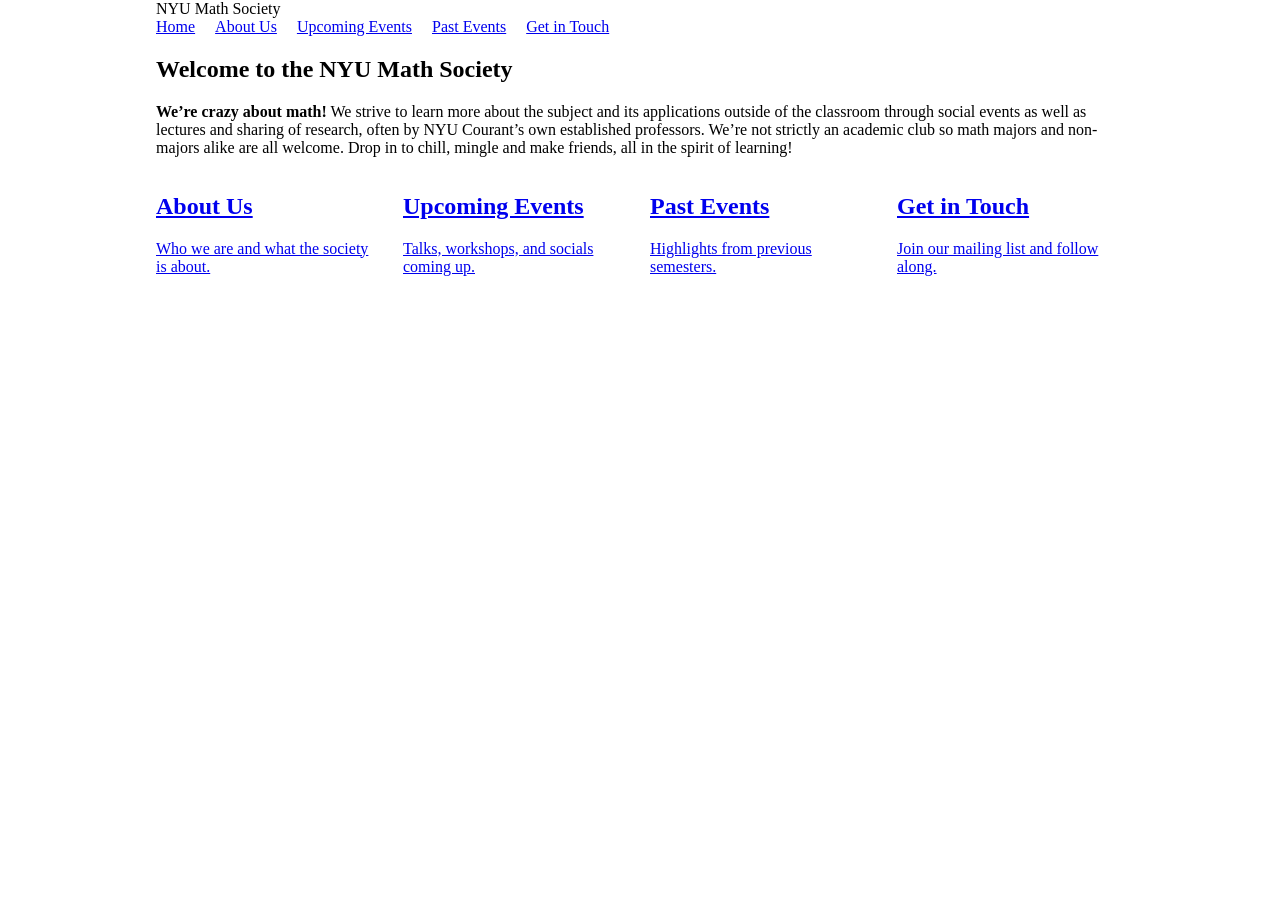
==== public/index.html @ cd93b5f5 "plain version of the website" ====
<!DOCTYPE html>
<html lang="en">
    <head>
        <meta charset="UTF-8">
        <title>NYU Math Society</title>
        <link rel="stylesheet" href="styles/styles.css">
        <meta name="viewport" content="width=device-width, initial-scale=1">
    </head>

    <body>

        <header>
            NYU Math Society
        </header>

        <nav>
            <details class="nav-toggle">
                <summary>Menu</summary>
                <ul class="navigation-bar">
                    <li>
                        <a href="index.html">Home</a>
                    </li>
                    <li>
                        <a href="pages/about.html">About Us</a>
                    </li>
                    <li>
                        <a href="pages/upcoming_events.html">Upcoming Events</a>
                    </li>
                    <li>
                        <a href="pages/past_events.html">Past Events</a>
                    </li>
                    <li>
                        <a href="pages/contacts.html">Get in Touch</a>
                    </li>
                </ul>
            </details>
        </nav>
        <script src="scripts/nav.js"></script>

        <main>
            <!-- Hero: full-width intro, the most important thing on the page -->
            <section class="hero">
                <h1>Welcome to the NYU Math Society</h1>
                <p><strong>We’re crazy about math!</strong> We strive to learn more about the subject and its applications outside of the classroom through social events as well as lectures and sharing of research, often by NYU Courant’s own established professors. We’re not strictly an academic club so math majors and non-majors alike are all welcome. Drop in to chill, mingle and make friends, all in the spirit of learning!</p>
            </section>

            <!-- Card grid: each card teases a section and links to its page -->
            <section class="card-grid">
                <a class="card" href="pages/about.html">
                    <h2>About Us</h2>
                    <p>Who we are and what the society is about.</p>
                </a>
                <a class="card" href="pages/upcoming_events.html">
                    <h2>Upcoming Events</h2>
                    <p>Talks, workshops, and socials coming up.</p>
                </a>
                <a class="card" href="pages/past_events.html">
                    <h2>Past Events</h2>
                    <p>Highlights from previous semesters.</p>
                </a>
                <a class="card" href="pages/contacts.html">
                    <h2>Get in Touch</h2>
                    <p>Join our mailing list and follow along.</p>
                </a>
            </section>
        </main>

    </body>
</html>
---- public/styles/styles.css ----
/* Layout only — no cosmetic styling.
   Written mobile-first: the rules below describe the phone layout, and the one
   @media block at the bottom widens things out from 700px up. */

* {
    box-sizing: border-box;
}

/* Stop iOS inflating text in portrait->landscape */
html {
    -webkit-text-size-adjust: 100%;
}

body {
    margin: 0;
}

/* Centered content column. header and nav sit outside <main>, so they need the
   same treatment to line up with it — and the padding is what keeps text off
   the screen edge on a phone. */
header,
nav,
main {
    max-width: 1000px;
    margin-inline: auto;
    padding-inline: 1rem;
}

/* Nothing should ever be able to push the page wider than the screen */
img {
    max-width: 100%;
}

/* ---------- Navigation ---------- */
/* A <details> disclosure: collapsed behind a ☰ button on phones, opened out
   into a plain row on desktop (see the media query). scripts/nav.js keeps the
   open state in sync with the same 700px breakpoint. */
.nav-toggle > summary {
    display: block;
    min-height: 44px;      /* comfortable tap target */
    padding: 12px 0;
    cursor: pointer;
    list-style: none;      /* hide the default disclosure triangle */
}

.nav-toggle > summary::-webkit-details-marker {
    display: none;
}

.nav-toggle > summary::before {
    content: "\2630\00a0";
}

/* Stacked full-width rows while the menu is open on a phone */
.navigation-bar {
    list-style-type: none;
    margin: 0;
    padding: 0;
    display: flex;
    flex-direction: column;
}

.navigation-bar a {
    display: block;
    min-height: 44px;
    padding: 12px 0;
}

/* ---------- Card grid ---------- */
/* As many columns as fit, auto-stacks to one column on phones. The min() keeps
   a 220px column from overflowing a container narrower than 220px. */
.card-grid {
    display: grid;
    grid-template-columns: repeat(auto-fit, minmax(min(220px, 100%), 1fr));
    gap: 20px;
}

/* Team avatars: fixed square size, cropped to fit without distortion */
.card img {
    width: 120px;
    height: 120px;
    max-width: 100%;
    object-fit: cover;
}

/* ---------- Calendar embed ---------- */
/* Google's month grid has its own ~600px internal minimum and just clips below
   that, so phones get the agenda view (a scrollable list) instead. Only one of
   the two iframes is ever visible. */
.calendar {
    display: block;
    width: 100%;
    max-width: 800px;
}

.calendar-agenda {
    min-height: 60vh;
}

.calendar-month {
    display: none;
}

/* ---------- Blog-style posts (past events) ---------- */
.post {
    margin-bottom: 60px;
}

/* <time> is inline by default; give the date its own line above the photos */
.post-date {
    display: block;
    margin-bottom: 12px;
}

/* Carousel: shows one image at a time; swipe or use the arrow buttons */
.carousel {
    position: relative;
}

.carousel-track {
    display: flex;
    overflow-x: auto;
    scroll-snap-type: x mandatory;   /* lock scrolling to one image at a time */
    scroll-behavior: smooth;
}

.carousel-track img {
    flex: 0 0 100%;                  /* each image fills the carousel width */
    scroll-snap-align: start;
    width: 100%;
    aspect-ratio: 16 / 9;            /* consistent, responsive height */
    object-fit: cover;
}

/* Prev/next arrows overlaid on the sides. They sit on top of an arbitrary
   photo, so they need a background of their own to stay legible. */
.carousel-btn {
    position: absolute;
    top: 50%;
    transform: translateY(-50%);
    z-index: 1;
    min-width: 44px;
    min-height: 44px;
    padding: 0;
    display: grid;
    place-items: center;
    font-size: 1.5rem;
    line-height: 1;
    border: 0;
    border-radius: 50%;
    background: rgba(255, 255, 255, 0.85);
    cursor: pointer;
}

.carousel-btn.prev { left: 8px; }
.carousel-btn.next { right: 8px; }

/* ---------- Connect: social + mailing list links ---------- */
/* Row of links that wraps on narrow screens */
.social-links {
    list-style: none;
    margin: 0;
    padding: 0;
    display: flex;
    flex-wrap: wrap;
    gap: 20px;
}

/* ---------- Desktop ---------- */
@media (min-width: 700px) {
    /* Drop the hamburger and lay the links back out as a horizontal row */
    .nav-toggle > summary {
        display: none;
    }

    .navigation-bar {
        flex-direction: row;
        flex-wrap: wrap;
        gap: 20px;
    }

    .navigation-bar a {
        min-height: 0;
        padding: 0;
    }

    /* Enough room for the month grid, so swap the agenda list out for it */
    .calendar-agenda {
        display: none;
    }

    .calendar-month {
        display: block;
        aspect-ratio: 4 / 3;
        height: auto;
    }
}
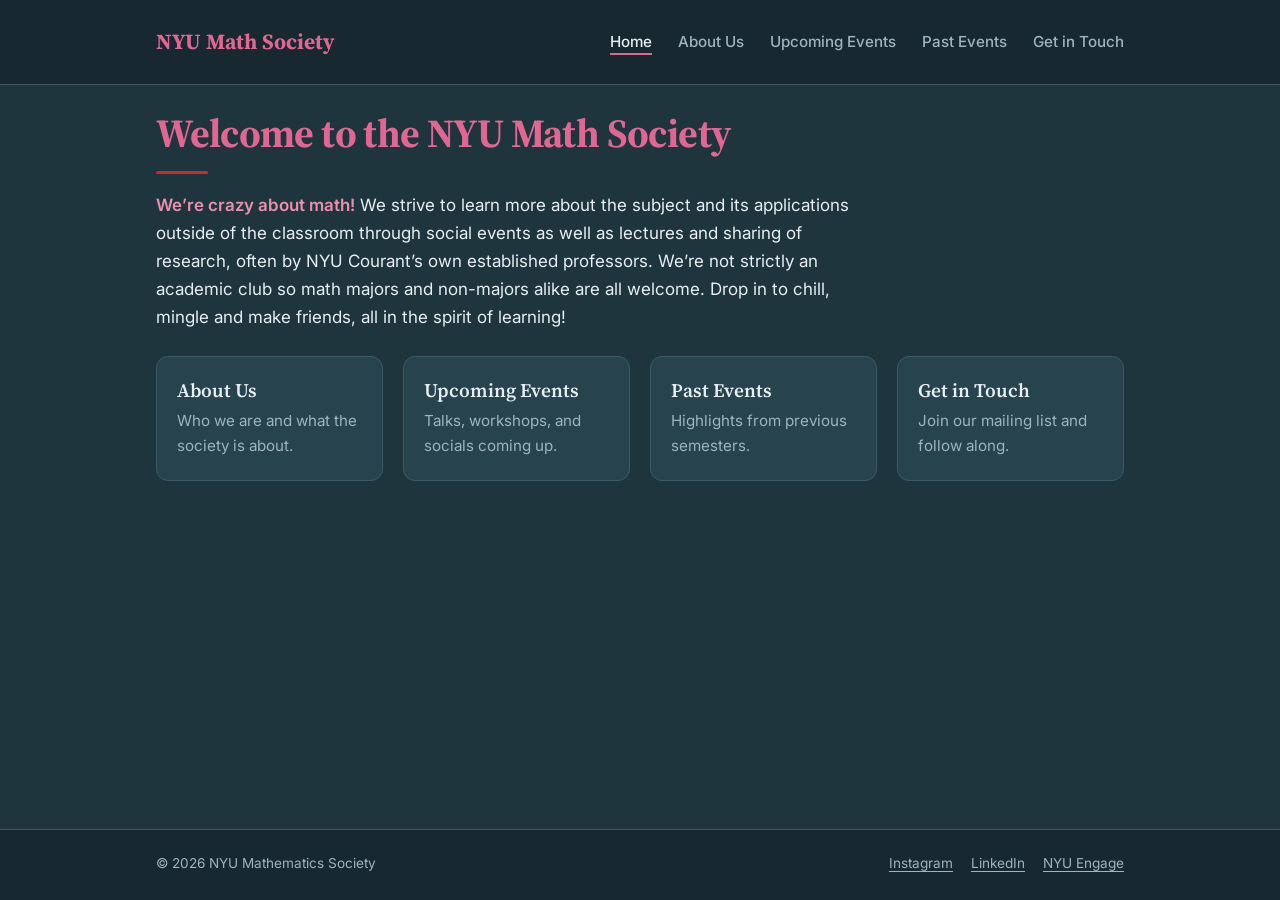
==== commit 78e7ef1e: "mobile integration" ====
--- a/public/index.html
+++ b/public/index.html
@@ -3,38 +3,43 @@
     <head>
         <meta charset="UTF-8">
         <title>NYU Math Society</title>
+        <link rel="preconnect" href="https://fonts.googleapis.com">
+        <link rel="preconnect" href="https://fonts.gstatic.com" crossorigin>
+        <link rel="stylesheet" href="https://fonts.googleapis.com/css2?family=Inter:wght@400;500;600&family=Source+Serif+4:opsz,wght@8..60,600;8..60,700&display=swap">
+        <link rel="icon" href="data:image/svg+xml,%3Csvg xmlns='http://www.w3.org/2000/svg' viewBox='0 0 64 64'%3E%3Crect width='64' height='64' rx='14' fill='%231e353d'/%3E%3Ctext x='32' y='46' font-family='Georgia,serif' font-size='40' text-anchor='middle' fill='%23e16792'%3E%E2%88%91%3C/text%3E%3C/svg%3E">
         <link rel="stylesheet" href="styles/styles.css">
         <meta name="viewport" content="width=device-width, initial-scale=1">
     </head>
 
     <body>
 
-        <header>
-            NYU Math Society
+        <header class="site-header">
+            <div class="site-header-inner">
+                <a class="brand" href="index.html">NYU Math Society</a>
+                <nav>
+                    <details class="nav-toggle">
+                        <summary>Menu</summary>
+                        <ul class="navigation-bar">
+                            <li>
+                                <a href="index.html" aria-current="page">Home</a>
+                            </li>
+                            <li>
+                                <a href="pages/about.html">About Us</a>
+                            </li>
+                            <li>
+                                <a href="pages/upcoming_events.html">Upcoming Events</a>
+                            </li>
+                            <li>
+                                <a href="pages/past_events.html">Past Events</a>
+                            </li>
+                            <li>
+                                <a href="pages/contacts.html">Get in Touch</a>
+                            </li>
+                        </ul>
+                    </details>
+                </nav>
+            </div>
         </header>
-
-        <nav>
-            <details class="nav-toggle">
-                <summary>Menu</summary>
-                <ul class="navigation-bar">
-                    <li>
-                        <a href="index.html">Home</a>
-                    </li>
-                    <li>
-                        <a href="pages/about.html">About Us</a>
-                    </li>
-                    <li>
-                        <a href="pages/upcoming_events.html">Upcoming Events</a>
-                    </li>
-                    <li>
-                        <a href="pages/past_events.html">Past Events</a>
-                    </li>
-                    <li>
-                        <a href="pages/contacts.html">Get in Touch</a>
-                    </li>
-                </ul>
-            </details>
-        </nav>
         <script src="scripts/nav.js"></script>
 
         <main>
@@ -65,5 +70,16 @@
             </section>
         </main>
 
+        <footer class="site-footer">
+            <div class="footer-inner">
+                <p class="footer-copy">&copy; 2026 NYU Mathematics Society</p>
+                <ul class="footer-links">
+                    <li><a href="https://www.instagram.com/nyumath/?utm_source=ig_web_button_share_sheet" target="_blank" rel="noopener">Instagram</a></li>
+                    <li><a href="https://www.linkedin.com/company/nyu-math-society/posts/?feedView=all" target="_blank" rel="noopener">LinkedIn</a></li>
+                    <li><a href="https://engage.nyu.edu/organization/nyu-mathematics-society">NYU Engage</a></li>
+                </ul>
+            </div>
+        </footer>
+
     </body>
 </html>
--- a/public/styles/styles.css
+++ b/public/styles/styles.css
@@ -1,6 +1,31 @@
-/* Layout only — no cosmetic styling.
-   Written mobile-first: the rules below describe the phone layout, and the one
-   @media block at the bottom widens things out from 700px up. */
+/* Written mobile-first: the rules below describe the phone layout, and the one
+   @media block at the bottom widens things out from 700px up.
+
+   Contrast discipline on the dark background: --accent (pink) only colors
+   large text (24px+) on --bg / --bg-band; body-size pink text always uses the
+   lighter --accent-soft; --crimson never appears as text on the background,
+   only as a thin decorative rule. */
+
+:root {
+    /* color */
+    --bg:            #1e353d;   /* page background */
+    --bg-band:       #172830;   /* darker full-bleed header + footer bands */
+    --surface:       #27434d;   /* cards, pill buttons */
+    --surface-2:     #2e4d59;   /* hover elevation */
+    --border:        #3c5a66;   /* hairlines */
+    --text:          #e8eef2;
+    --muted:         #9fb4bc;
+    --accent:        #e16792;
+    --accent-soft:   #ec8fad;
+    --crimson:       #c92a2a;
+
+    /* type */
+    --font-display: "Source Serif 4", Georgia, "Times New Roman", serif;
+    --font-body: "Inter", system-ui, -apple-system, "Segoe UI", Roboto, Arial, sans-serif;
+
+    /* shape */
+    --radius: 12px;
+}
 
 * {
     box-sizing: border-box;
@@ -11,27 +36,130 @@
     -webkit-text-size-adjust: 100%;
 }
 
+/* Flex column so the footer sits at the viewport bottom even on short pages */
 body {
     margin: 0;
-}
-
-/* Centered content column. header and nav sit outside <main>, so they need the
-   same treatment to line up with it — and the padding is what keeps text off
-   the screen edge on a phone. */
-header,
-nav,
-main {
+    min-height: 100vh;
+    min-height: 100dvh;
+    display: flex;
+    flex-direction: column;
+    background: var(--bg);
+    color: var(--text);
+    font-family: var(--font-body);
+    line-height: 1.65;
+    -webkit-font-smoothing: antialiased;
+}
+
+/* Centered content column. The header/footer bands run full width, so only
+   their inner wrappers and <main> line up on the column — and the padding is
+   what keeps text off the screen edge on a phone. width: 100% is load-bearing:
+   the auto inline margins would otherwise stop the flex container stretching
+   these to full width. */
+.site-header-inner,
+main,
+.footer-inner {
+    width: 100%;
     max-width: 1000px;
     margin-inline: auto;
     padding-inline: 1rem;
 }
 
+/* Pushes the footer down; header and footer keep their natural height */
+main {
+    flex: 1 0 auto;
+}
+
 /* Nothing should ever be able to push the page wider than the screen */
 img {
     max-width: 100%;
 }
 
-/* ---------- Navigation ---------- */
+a {
+    color: var(--accent-soft);
+}
+
+::selection {
+    background: var(--accent);
+    color: #14232a;
+}
+
+:focus-visible {
+    outline: 2px solid var(--accent-soft);
+    outline-offset: 3px;
+}
+
+/* ---------- Typography ---------- */
+h1,
+h2,
+h3 {
+    font-family: var(--font-display);
+    line-height: 1.2;
+}
+
+h1 {
+    margin-block: 0.6em 0.4em;
+    font-size: clamp(1.9rem, 1.35rem + 2.2vw, 2.5rem);
+    font-weight: 700;
+    letter-spacing: -0.015em;
+    color: var(--accent);
+}
+
+/* Short crimson rule under the page title: its one flourish */
+h1::after {
+    content: "";
+    display: block;
+    width: 52px;
+    height: 3px;
+    margin-top: 14px;
+    border-radius: 2px;
+    background: var(--crimson);
+}
+
+h2 {
+    font-weight: 600;
+}
+
+/* Pink section heading: 1.5rem = 24px, the floor where pink-on-bg passes
+   large-text contrast */
+.section-title {
+    margin: 48px 0 20px;
+    font-size: 1.5rem;
+    color: var(--accent);
+}
+
+/* ---------- Header band + navigation ---------- */
+.site-header {
+    background: var(--bg-band);
+    border-bottom: 1px solid var(--border);
+}
+
+.site-header-inner {
+    display: flex;
+    flex-wrap: wrap;
+    align-items: center;
+    justify-content: space-between;
+    gap: 0 24px;
+    padding-block: 10px;
+}
+
+.brand {
+    padding-block: 8px;
+    font-family: var(--font-display);
+    font-size: 1.35rem;
+    font-weight: 700;
+    color: var(--accent);
+    text-decoration: none;
+}
+
+.brand:hover {
+    color: var(--accent-soft);
+}
+
+/* The menu drops onto its own full-width row under the brand on phones */
+nav {
+    flex: 1 1 100%;
+}
+
 /* A <details> disclosure: collapsed behind a ☰ button on phones, opened out
    into a plain row on desktop (see the media query). scripts/nav.js keeps the
    open state in sync with the same 700px breakpoint. */
@@ -41,6 +169,7 @@
     padding: 12px 0;
     cursor: pointer;
     list-style: none;      /* hide the default disclosure triangle */
+    font-weight: 500;
 }
 
 .nav-toggle > summary::-webkit-details-marker {
@@ -58,12 +187,51 @@
     padding: 0;
     display: flex;
     flex-direction: column;
+}
+
+.navigation-bar li + li {
+    border-top: 1px solid var(--border);
 }
 
 .navigation-bar a {
     display: block;
     min-height: 44px;
     padding: 12px 0;
+    font-size: 0.95rem;
+    font-weight: 500;
+    color: var(--muted);
+    text-decoration: none;
+}
+
+.navigation-bar a:hover {
+    color: var(--text);
+}
+
+/* Pink underline marks the page you're on. Longhands on purpose: old Safari
+   ignores the whole shorthand when it carries color/thickness. */
+.navigation-bar a[aria-current="page"] {
+    color: var(--text);
+    text-decoration-line: underline;
+    text-decoration-color: var(--accent);
+    text-decoration-thickness: 2px;
+    text-underline-offset: 6px;
+}
+
+/* ---------- Hero ---------- */
+/* No top padding: the h1's own margin sets the gap under the header band, the
+   same as on the pages whose <h1> sits straight in <main>. */
+.hero {
+    padding-block: 0 8px;
+}
+
+.hero p {
+    max-width: 65ch;
+    font-size: 1.0625rem;
+}
+
+.hero strong {
+    color: var(--accent-soft);
+    font-weight: 600;
 }
 
 /* ---------- Card grid ---------- */
@@ -75,6 +243,47 @@
     gap: 20px;
 }
 
+.card {
+    padding: 22px 20px;
+    background: var(--surface);
+    border: 1px solid var(--border);
+    border-radius: var(--radius);
+}
+
+/* Link cards (home page): the whole card is the anchor */
+a.card {
+    display: block;
+    color: var(--text);
+    text-decoration: none;
+    transition: transform 0.18s ease, background-color 0.18s ease,
+                border-color 0.18s ease;
+}
+
+/* Pink lacks contrast on --surface, so card headings stay light */
+a.card h2 {
+    margin: 0 0 6px;
+    font-size: 1.2rem;
+}
+
+a.card p {
+    margin: 0;
+    font-size: 0.95rem;
+    color: var(--muted);
+}
+
+a.card:hover,
+a.card:focus-visible {
+    transform: translateY(-3px);
+    background: var(--surface-2);
+    border-color: var(--accent);
+}
+
+/* Team cards (about page) */
+.team-grid .card {
+    padding: 28px 16px 22px;
+    text-align: center;
+}
+
 /* Team avatars: fixed square size, cropped to fit without distortion */
 .card img {
     width: 120px;
@@ -83,7 +292,37 @@
     object-fit: cover;
 }
 
+.team-grid .card img {
+    border-radius: 50%;
+    border: 2px solid var(--border);
+}
+
+.team-grid h3 {
+    margin: 14px 0 2px;
+    font-size: 1.05rem;
+    font-weight: 600;
+}
+
+.member-role {
+    margin: 0;
+    font-size: 0.8rem;
+    letter-spacing: 0.07em;
+    text-transform: uppercase;
+    color: var(--muted);
+}
+
 /* ---------- Calendar embed ---------- */
+/* The Google iframes are cross-origin and always render white, so give them a
+   deliberate white card frame instead of fighting it. */
+.calendar-frame {
+    max-width: 820px;
+    padding: 8px;
+    background: #fff;
+    border: 1px solid var(--border);
+    border-radius: 14px;
+    box-shadow: 0 10px 30px rgba(0, 0, 0, 0.3);
+}
+
 /* Google's month grid has its own ~600px internal minimum and just clips below
    that, so phones get the agenda view (a scrollable list) instead. Only one of
    the two iframes is ever visible. */
@@ -91,6 +330,7 @@
     display: block;
     width: 100%;
     max-width: 800px;
+    border-radius: 8px;
 }
 
 .calendar-agenda {
@@ -102,19 +342,45 @@
 }
 
 /* ---------- Blog-style posts (past events) ---------- */
+/* These class names are generated by scripts/past-events.js — keep in sync */
 .post {
-    margin-bottom: 60px;
+    margin-bottom: 40px;
+    padding-bottom: 40px;
+    border-bottom: 1px solid var(--border);
+}
+
+.post:last-child {
+    border-bottom: 0;
+}
+
+/* 1.5rem = 24px: the pink large-text floor again */
+.post h2 {
+    margin-bottom: 4px;
+    font-size: 1.5rem;
+    color: var(--accent);
 }
 
 /* <time> is inline by default; give the date its own line above the photos */
 .post-date {
     display: block;
     margin-bottom: 12px;
+    font-size: 0.9rem;
+    letter-spacing: 0.04em;
+    color: var(--muted);
+}
+
+.post p {
+    max-width: 68ch;
 }
 
 /* Carousel: shows one image at a time; swipe or use the arrow buttons */
+/* The band colour is what shows beside a photo that doesn't fill the frame,
+   so the frame reads as a deliberate mat rather than a gap in the page. */
 .carousel {
     position: relative;
+    border-radius: var(--radius);
+    overflow: hidden;   /* rounds the photos; the ±8px buttons stay inside */
+    background: var(--bg-band);
 }
 
 .carousel-track {
@@ -124,12 +390,19 @@
     scroll-behavior: smooth;
 }
 
+/* Every slide gets the same frame so the carousel keeps one height as you
+   scroll, but `contain` fits each photo inside it whole — the event photos are
+   a mix of 4:3 and 3:4, and `cover` cut 58% off the portrait ones. The ratio is
+   driven by the frame's width rather than a fixed px/vh height: a fixed height
+   letterboxes landscape shots on a phone, and vh resizes the frame when mobile
+   browser chrome slides away. Square on phones, where a wide frame would leave
+   a portrait shot barely half the screen; 3:2 from 700px up. */
 .carousel-track img {
     flex: 0 0 100%;                  /* each image fills the carousel width */
     scroll-snap-align: start;
     width: 100%;
-    aspect-ratio: 16 / 9;            /* consistent, responsive height */
-    object-fit: cover;
+    aspect-ratio: 1 / 1;
+    object-fit: contain;
 }
 
 /* Prev/next arrows overlaid on the sides. They sit on top of an arbitrary
@@ -146,17 +419,23 @@
     place-items: center;
     font-size: 1.5rem;
     line-height: 1;
-    border: 0;
+    border: 1px solid rgba(255, 255, 255, 0.25);
     border-radius: 50%;
-    background: rgba(255, 255, 255, 0.85);
+    background: rgba(23, 40, 48, 0.8);
+    color: var(--text);
     cursor: pointer;
+    transition: background-color 0.15s ease;
+}
+
+.carousel-btn:hover {
+    background: var(--bg-band);
 }
 
 .carousel-btn.prev { left: 8px; }
 .carousel-btn.next { right: 8px; }
 
 /* ---------- Connect: social + mailing list links ---------- */
-/* Row of links that wraps on narrow screens */
+/* Row of pill buttons that wraps on narrow screens */
 .social-links {
     list-style: none;
     margin: 0;
@@ -166,8 +445,87 @@
     gap: 20px;
 }
 
+.social-links a {
+    display: inline-block;
+    padding: 12px 24px;
+    background: var(--surface);
+    border: 1px solid var(--border);
+    border-radius: 999px;
+    color: var(--text);
+    font-size: 0.95rem;
+    font-weight: 500;
+    text-decoration: none;
+    transition: background-color 0.15s ease, border-color 0.15s ease;
+}
+
+.social-links a:hover {
+    background: var(--surface-2);
+    border-color: var(--accent-soft);
+}
+
+/* ---------- Footer ---------- */
+.site-footer {
+    margin-top: 56px;
+    background: var(--bg-band);
+    border-top: 1px solid var(--border);
+}
+
+.footer-inner {
+    display: flex;
+    flex-wrap: wrap;
+    align-items: center;
+    justify-content: space-between;
+    gap: 8px 24px;
+    padding-block: 22px 26px;
+    font-size: 0.85rem;
+}
+
+.footer-copy {
+    margin: 0;
+    color: var(--muted);
+}
+
+.footer-links {
+    list-style: none;
+    margin: 0;
+    padding: 0;
+    display: flex;
+    flex-wrap: wrap;
+    gap: 18px;
+}
+
+.footer-links a {
+    color: var(--muted);
+    text-decoration: underline;
+    text-underline-offset: 3px;
+}
+
+.footer-links a:hover {
+    color: var(--accent-soft);
+}
+
+/* ---------- Reduced motion ---------- */
+@media (prefers-reduced-motion: reduce) {
+    * {
+        transition: none !important;
+    }
+
+    .carousel-track {
+        scroll-behavior: auto;
+    }
+}
+
 /* ---------- Desktop ---------- */
 @media (min-width: 700px) {
+    .site-header-inner {
+        padding-block: 16px;
+    }
+
+    /* The menu joins the brand on one row */
+    nav {
+        flex: 0 1 auto;
+    }
+
     /* Drop the hamburger and lay the links back out as a horizontal row */
     .nav-toggle > summary {
         display: none;
@@ -176,12 +534,21 @@
     .navigation-bar {
         flex-direction: row;
         flex-wrap: wrap;
-        gap: 20px;
+        gap: 26px;
+    }
+
+    .navigation-bar li + li {
+        border-top: 0;
     }
 
     .navigation-bar a {
         min-height: 0;
         padding: 0;
+    }
+
+    /* Wide enough for a landscape photo to nearly fill a 3:2 frame */
+    .carousel-track img {
+        aspect-ratio: 3 / 2;
     }
 
     /* Enough room for the month grid, so swap the agenda list out for it */
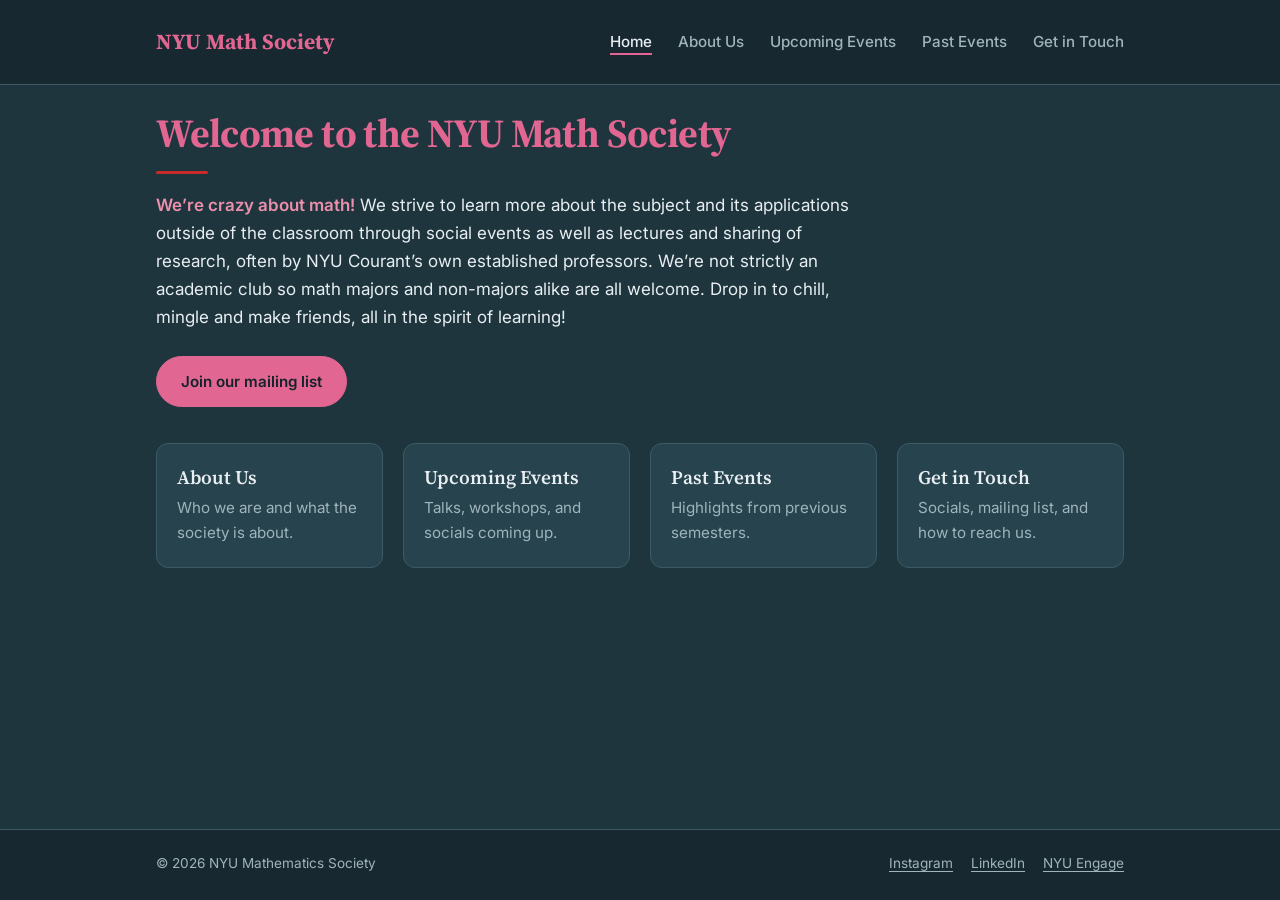
==== commit e6661f22: "upcoming events and mail sign up button" ====
--- a/public/index.html
+++ b/public/index.html
@@ -49,6 +49,15 @@
                 <p><strong>We’re crazy about math!</strong> We strive to learn more about the subject and its applications outside of the classroom through social events as well as lectures and sharing of research, often by NYU Courant’s own established professors. We’re not strictly an academic club so math majors and non-majors alike are all welcome. Drop in to chill, mingle and make friends, all in the spirit of learning!</p>
             </section>
 
+            <!-- Next event: filled in by scripts/next-event.js from data/upcoming.json.
+                 Stays hidden when there's nothing coming up. -->
+            <section id="next-event" class="card next-event" hidden></section>
+
+            <!-- The one primary action on the page -->
+            <p class="cta-row">
+                <a class="cta-button" href="https://engage.nyu.edu/organization/nyu-mathematics-society">Join our mailing list</a>
+            </p>
+
             <!-- Card grid: each card teases a section and links to its page -->
             <section class="card-grid">
                 <a class="card" href="pages/about.html">
@@ -65,7 +74,7 @@
                 </a>
                 <a class="card" href="pages/contacts.html">
                     <h2>Get in Touch</h2>
-                    <p>Join our mailing list and follow along.</p>
+                    <p>Socials, mailing list, and how to reach us.</p>
                 </a>
             </section>
         </main>
@@ -81,5 +90,7 @@
             </div>
         </footer>
 
+        <script src="scripts/next-event.js"></script>
+
     </body>
 </html>
--- a/public/styles/styles.css
+++ b/public/styles/styles.css
@@ -278,6 +278,74 @@
     border-color: var(--accent);
 }
 
+/* ---------- Next event highlight ---------- */
+/* A .card that isn't a link, so the accent border it borrows from a.card:hover
+   can't be mistaken for a hover state. That border is the whole trick: it lifts
+   the card out of the grid below without changing its surface colour.
+   Hidden until scripts/next-event.js finds an event to put in it. */
+.next-event {
+    margin-bottom: 20px;
+    border-color: var(--accent);
+}
+
+.next-event .eyebrow {
+    margin-bottom: 6px;
+}
+
+/* Light, not pink: 1.25rem is under the 24px pink floor, and pink lacks
+   contrast on --surface anyway — the same reason a.card h2 stays light */
+.next-event h2 {
+    margin: 0 0 8px;
+    font-size: 1.25rem;
+}
+
+/* Reset the <p>'s default top margin; .post-date sets the 12px below it */
+.next-event-meta {
+    margin-top: 0;
+}
+
+.next-event-desc {
+    margin: 0;
+    max-width: 65ch;
+}
+
+/* Belt and braces: nothing sets `display` on the card, so [hidden] already
+   works, but this keeps it working if a layout rule ever lands on it */
+[hidden] {
+    display: none;
+}
+
+/* ---------- Call-to-action button ---------- */
+/* The .social-links pill, filled in so it reads as the page's one primary
+   action. Dark text on pink inverts the usual pairing and is the only place
+   --accent carries body-size text: it measures 5.0:1, clearing AA, and it's
+   the pairing ::selection already uses. Padding puts it ~49px tall, over the
+   44px tap target the nav and carousel buttons keep. */
+/* Sits closer to the card above than to the grid below, so the highlight and
+   its call to action read as one block */
+.cta-row {
+    margin: 0 0 36px;
+}
+
+.cta-button {
+    display: inline-block;
+    padding: 12px 24px;
+    background: var(--accent);
+    border: 1px solid var(--accent);
+    border-radius: 999px;
+    color: #14232a;
+    font-size: 0.95rem;
+    font-weight: 600;
+    text-decoration: none;
+    transition: background-color 0.15s ease, border-color 0.15s ease;
+}
+
+.cta-button:hover,
+.cta-button:focus-visible {
+    background: var(--accent-soft);
+    border-color: var(--accent-soft);
+}
+
 /* Team cards (about page) */
 .team-grid .card {
     padding: 28px 16px 22px;
@@ -303,7 +371,9 @@
     font-weight: 600;
 }
 
-.member-role {
+/* Small uppercase label: a team member's role, or the "Next event" kicker */
+.member-role,
+.eyebrow {
     margin: 0;
     font-size: 0.8rem;
     letter-spacing: 0.07em;
@@ -360,8 +430,11 @@
     color: var(--accent);
 }
 
-/* <time> is inline by default; give the date its own line above the photos */
-.post-date {
+/* The muted line under a heading: a post's date above its photos, or the
+   date · time · room of the next event. Both are inline content by default,
+   so the block display is what gives them a line of their own. */
+.post-date,
+.next-event-meta {
     display: block;
     margin-bottom: 12px;
     font-size: 0.9rem;
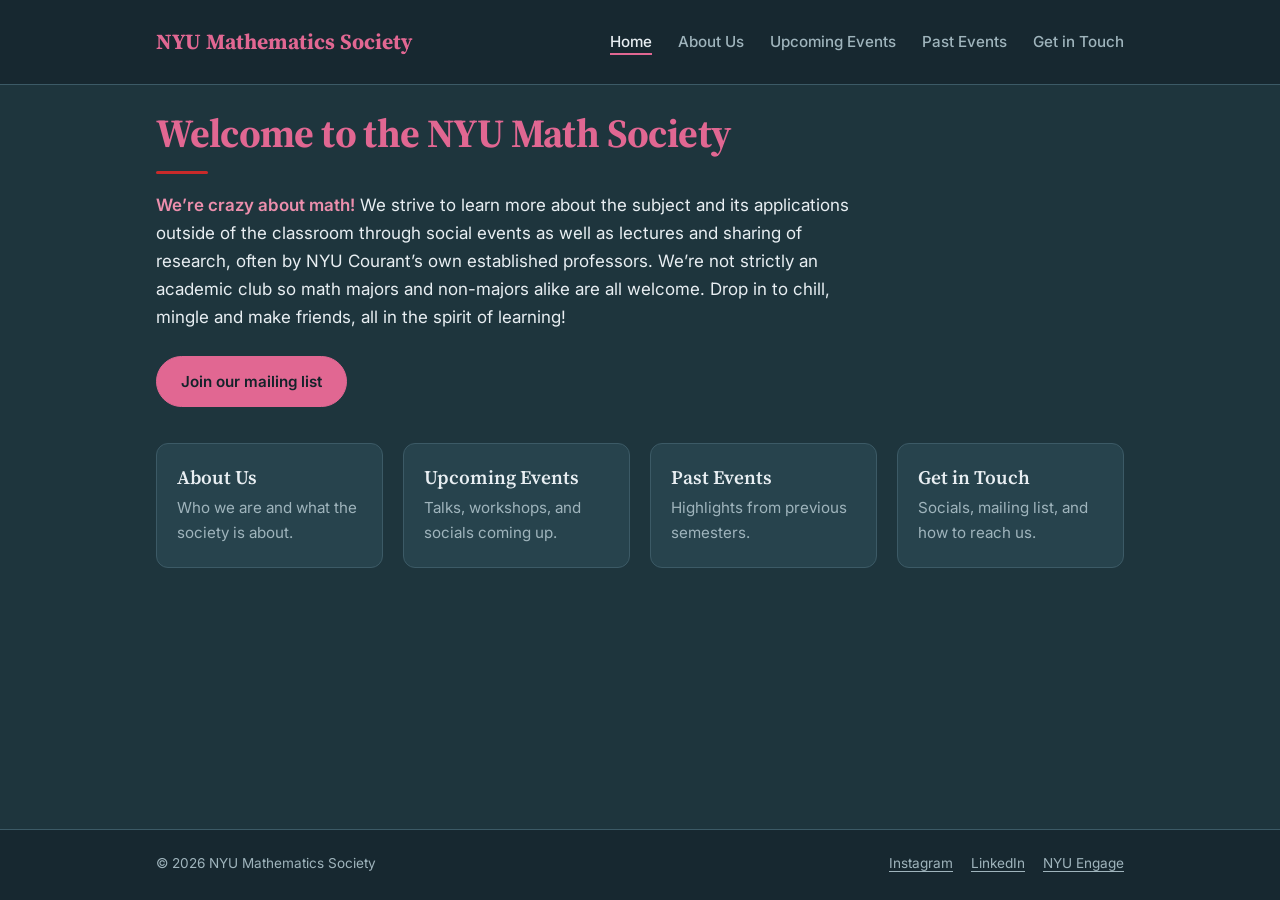
==== commit 842025ce: "Header update" ====
--- a/public/index.html
+++ b/public/index.html
@@ -6,7 +6,7 @@
         <link rel="preconnect" href="https://fonts.googleapis.com">
         <link rel="preconnect" href="https://fonts.gstatic.com" crossorigin>
         <link rel="stylesheet" href="https://fonts.googleapis.com/css2?family=Inter:wght@400;500;600&family=Source+Serif+4:opsz,wght@8..60,600;8..60,700&display=swap">
-        <link rel="icon" href="data:image/svg+xml,%3Csvg xmlns='http://www.w3.org/2000/svg' viewBox='0 0 64 64'%3E%3Crect width='64' height='64' rx='14' fill='%231e353d'/%3E%3Ctext x='32' y='46' font-family='Georgia,serif' font-size='40' text-anchor='middle' fill='%23e16792'%3E%E2%88%91%3C/text%3E%3C/svg%3E">
+        <link rel="icon" type="image/png" href="images/logo.png">
         <link rel="stylesheet" href="styles/styles.css">
         <meta name="viewport" content="width=device-width, initial-scale=1">
     </head>
@@ -15,7 +15,7 @@
 
         <header class="site-header">
             <div class="site-header-inner">
-                <a class="brand" href="index.html">NYU Math Society</a>
+                <a class="brand" href="index.html">NYU Mathematics Society</a>
                 <nav>
                     <details class="nav-toggle">
                         <summary>Menu</summary>
--- a/public/styles/styles.css
+++ b/public/styles/styles.css
@@ -232,6 +232,16 @@
 .hero strong {
     color: var(--accent-soft);
     font-weight: 600;
+}
+
+/* ---------- Inclusion statement ---------- */
+/* Body prose sharing the hero's measure and size, so wherever it lands it
+   keeps the same left-to-right rhythm as the page's other paragraphs rather
+   than reading as a caption. The pink .section-title above it is all the
+   separation it needs. */
+.welcome p {
+    max-width: 65ch;
+    font-size: 1.0625rem;
 }
 
 /* ---------- Card grid ---------- */
